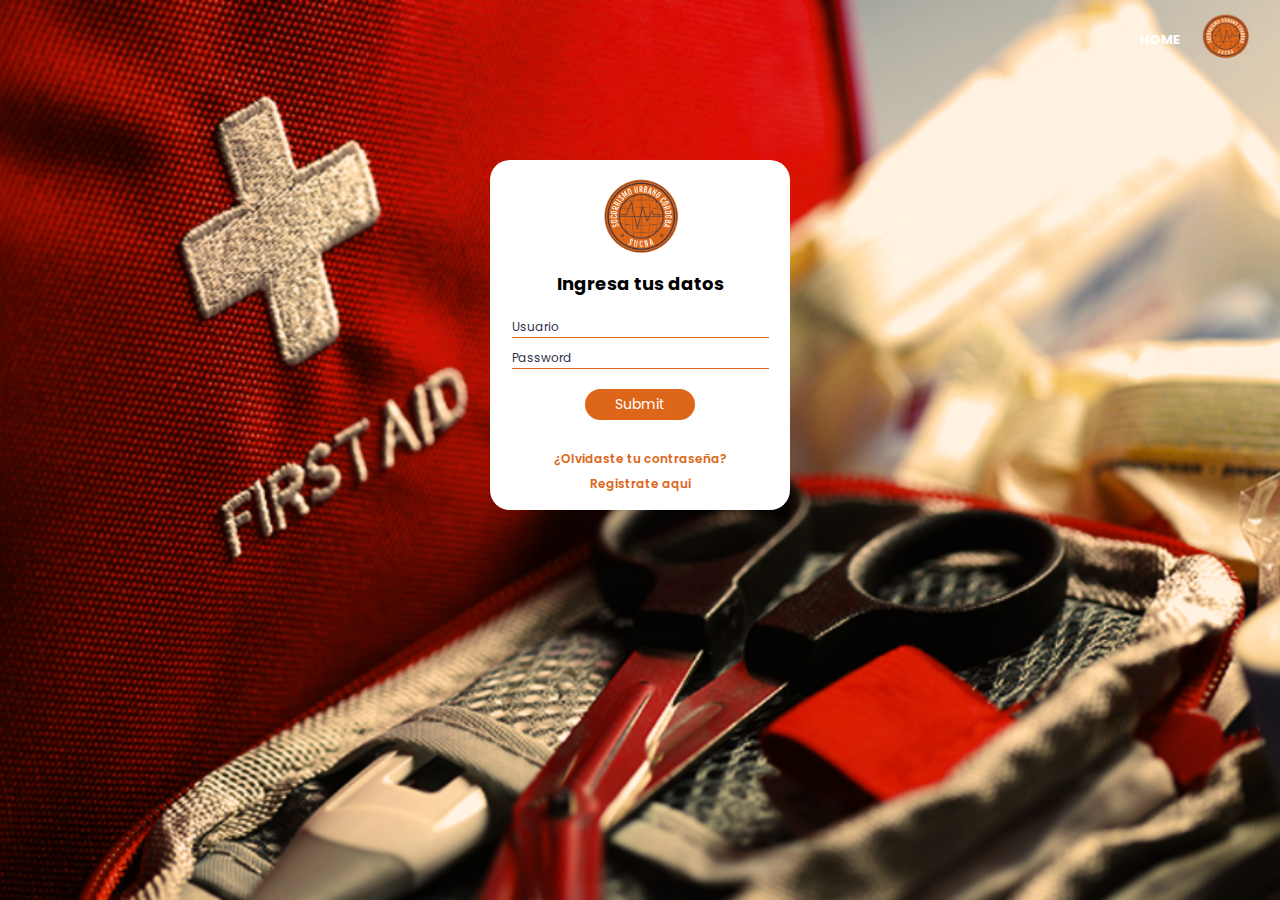
==== assets/login/login.html @ 7c330c24 "add: loggin y registration" ====
<!DOCTYPE html>
<html lang="en">
<head>
    <meta charset="UTF-8">
    <meta name="viewport" content="width=device-width, initial-scale=1.0">
    <title>LOGIN</title>
    <link rel="icon" href="../img/logo SUCBA sin fondo.png">

    <link rel="stylesheet" href="./login.css">
</head>

<body>
    <header>
        <nav class="navbar">
            <a href="#">Home</a>
            <a href="/index.html"><img src="../img/logo SUCBA sin fondo.png" alt="logo"></a>
        </nav>


    </header>
    <main>
        <div class="login">
            <img src="../img/logo SUCBA sin fondo.png" alt="">
            <h3>Ingresa tus datos</h3>
            <form class="login-form">   
                <input type="text" id="usuario" placeholder="Usuario">
                <input type="password" id="password" placeholder="Password">
    
                <div class="btn">
                <input type="submit">
                </div>

            </form>
            <ul class="login-list">
                <li><a href="#">¿Olvidaste tu contraseña?</a></li>
                <li><a href="#">Registrate aqui</a></li>
            </ul>
        </div>
    </main>
    


    
    
</body>
</html>
---- assets/login/login.css ----
@import url('https://fonts.googleapis.com/css2?family=Montserrat:wght@100;300;400;600;800&family=Poppins:wght@100;200;300;400;600;700&display=swap');

/* para usar fuentes 
font-family: 'Montserrat', sans-serif;
font-family: 'Poppins', sans-serif; 
*/

:root {
    --orange: #de6618;
    --blue: #2f324a;
    --white: #e5e7de;
    --black: #02050e;

}

*{
    margin:0;
    padding: 0;
    box-sizing: border-box;
    list-style: none;
    text-decoration: none;
    font-family: 'Poppins', sans-serif; 
}

body{
    height: 100vh;
    background-image: url(../img/portada/Copia\ de\ Diseño\ sin\ título\ \(1\).png);
    background-size: cover;
    background-position: top center;
}

.navbar {
    display: flex;
    flex-direction: row;
    justify-content: flex-end;
    align-items: center;
    padding: 40px 30px;
    height: 60px;
    background-color: transparent;
    gap: 20px;
}

.navbar img {
    height: 50px;
    width: 50px;
    cursor: pointer;
}

.navbar a{
    color: white;
    font-size: 13px;
    font-weight: 700;
    text-transform: uppercase;
}

main{
    display: flex;
    justify-content: center;
    align-items: center;
    padding-top: 80px;
}

.login{
    width: 300px;
    height: 350px;
    background-color: white;
    display: flex;
    flex-direction: column;
    gap: 10px;
    justify-content: center;
    align-items: center;    
    border-radius: 20px;
}

.login img{
    width: 80px;
}

.login h3{
    font-size: 18px;
}

.login-form{
    padding-top: 10px;
    display:flex;
    flex-direction: column;
    gap: 10px;
    font-size: 12px;
    color: var(--black);
    font-weight: 400;
}

input{
    border-width: 1px;
    border-top: none;
    border-right: none;
    border-left: none;
    border-color: var(--orange);
}

input::placeholder{
    color: var(--blue);
    font-size: 12px;
}

.btn{
    
    padding:10px 0 15px 0;
    justify-content: center;
    align-items: center;
    text-align: center;
}

input[type="submit"] {
    background-color: var(--orange);
    font-size: 14px;
    color: #fff; 
    border: none;
    border-radius: 20px;
    padding: 5px 30px;
    cursor: pointer; 
  }


.login-list{
    text-align: center;
}
.login-list a{
    color: var(--orange);
    font-size: 12px;
    font-weight: 600;
    cursor: pointer;
}
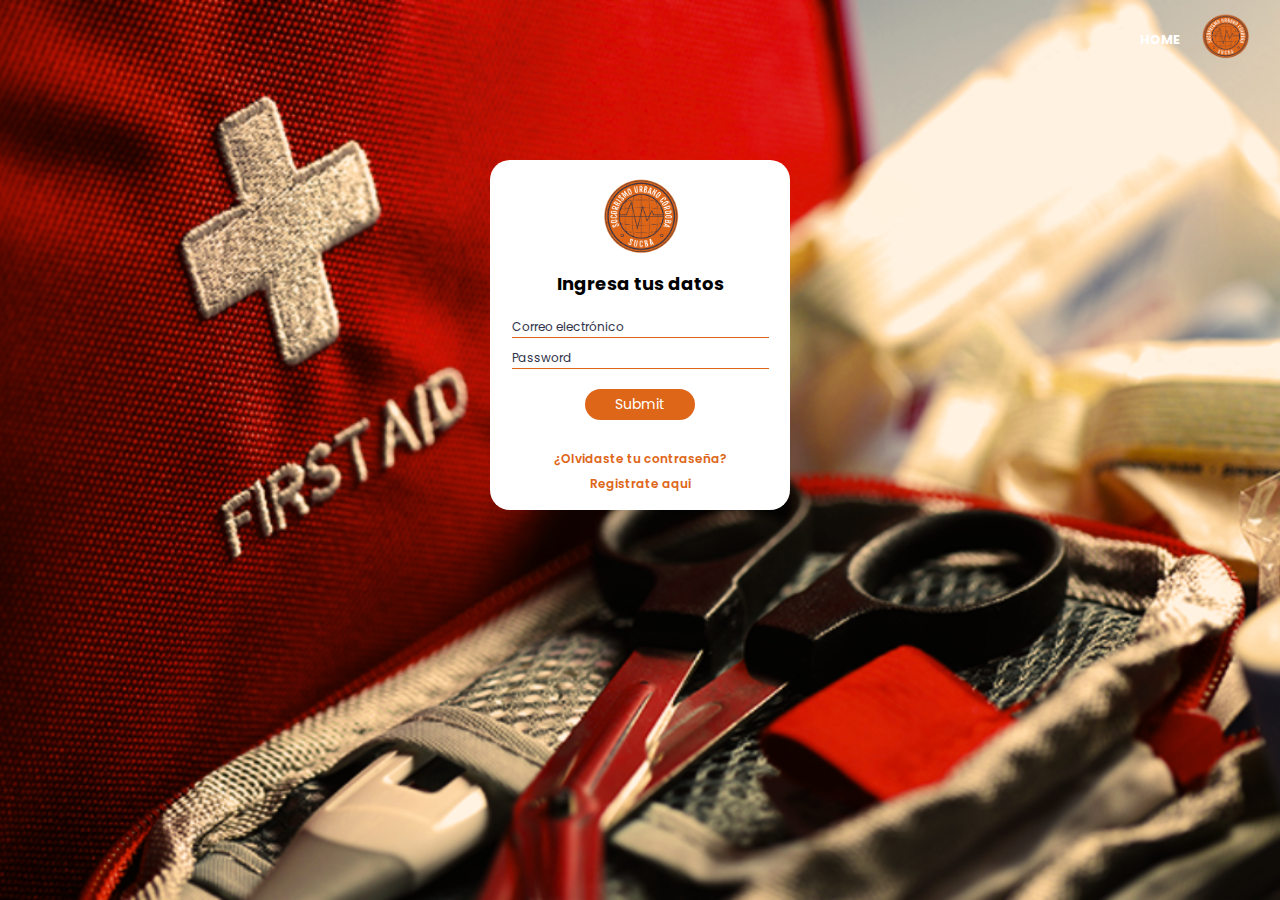
==== commit 47f1ed8a: "add:section login y registration" ====
--- a/assets/login/login.html
+++ b/assets/login/login.html
@@ -12,7 +12,7 @@
 <body>
     <header>
         <nav class="navbar">
-            <a href="#">Home</a>
+            <a href="../../index.html">Home</a>
             <a href="/index.html"><img src="../img/logo SUCBA sin fondo.png" alt="logo"></a>
         </nav>
 
@@ -23,7 +23,7 @@
             <img src="../img/logo SUCBA sin fondo.png" alt="">
             <h3>Ingresa tus datos</h3>
             <form class="login-form">   
-                <input type="text" id="usuario" placeholder="Usuario">
+                <input type="text" id="usuario" placeholder="Correo electrónico">
                 <input type="password" id="password" placeholder="Password">
     
                 <div class="btn">
@@ -33,7 +33,7 @@
             </form>
             <ul class="login-list">
                 <li><a href="#">¿Olvidaste tu contraseña?</a></li>
-                <li><a href="#">Registrate aqui</a></li>
+                <li><a href="../registration.html/registration.html">Registrate aqui</a></li>
             </ul>
         </div>
     </main>
--- a/assets/login/login.css
+++ b/assets/login/login.css
@@ -125,6 +125,7 @@
 .login-list{
     text-align: center;
 }
+
 .login-list a{
     color: var(--orange);
     font-size: 12px;
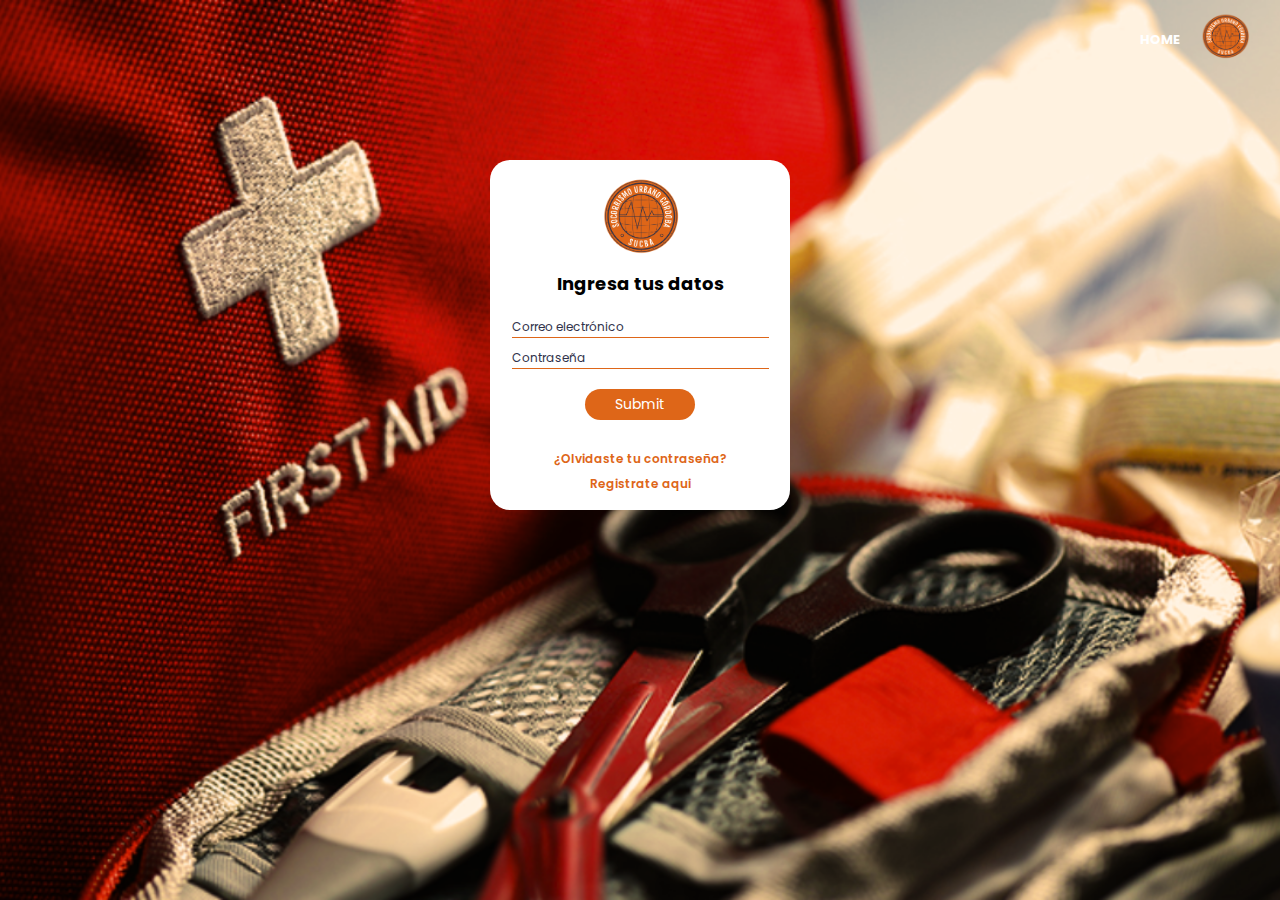
==== commit c20f0262: "add: animation" ====
--- a/assets/login/login.html
+++ b/assets/login/login.html
@@ -24,7 +24,7 @@
             <h3>Ingresa tus datos</h3>
             <form class="login-form">   
                 <input type="text" id="usuario" placeholder="Correo electrónico">
-                <input type="password" id="password" placeholder="Password">
+                <input type="password" id="password" placeholder="Contraseña">
     
                 <div class="btn">
                 <input type="submit">
--- a/assets/login/login.css
+++ b/assets/login/login.css
@@ -53,6 +53,13 @@
     text-transform: uppercase;
 }
 
+.navbar a:hover{
+    color: var(--orange);
+    /* background-color: white;
+    padding: 5px 10px;
+    border-radius: 20px; */
+}
+
 main{
     display: flex;
     justify-content: center;
@@ -96,6 +103,7 @@
     border-right: none;
     border-left: none;
     border-color: var(--orange);
+    outline: none;
 }
 
 input::placeholder{
@@ -121,6 +129,14 @@
     cursor: pointer; 
   }
 
+input[type="submit"]:hover{
+    background-color: var(--white);
+    color: var(--orange);
+    background-color: white;
+    font-weight: 800;
+    border: .2px var(--orange) solid;
+    padding: 4px 29px;
+}
 
 .login-list{
     text-align: center;
@@ -133,3 +149,7 @@
     cursor: pointer;
 }
 
+.login-list a:hover{
+    color: var(--black);
+}
+
